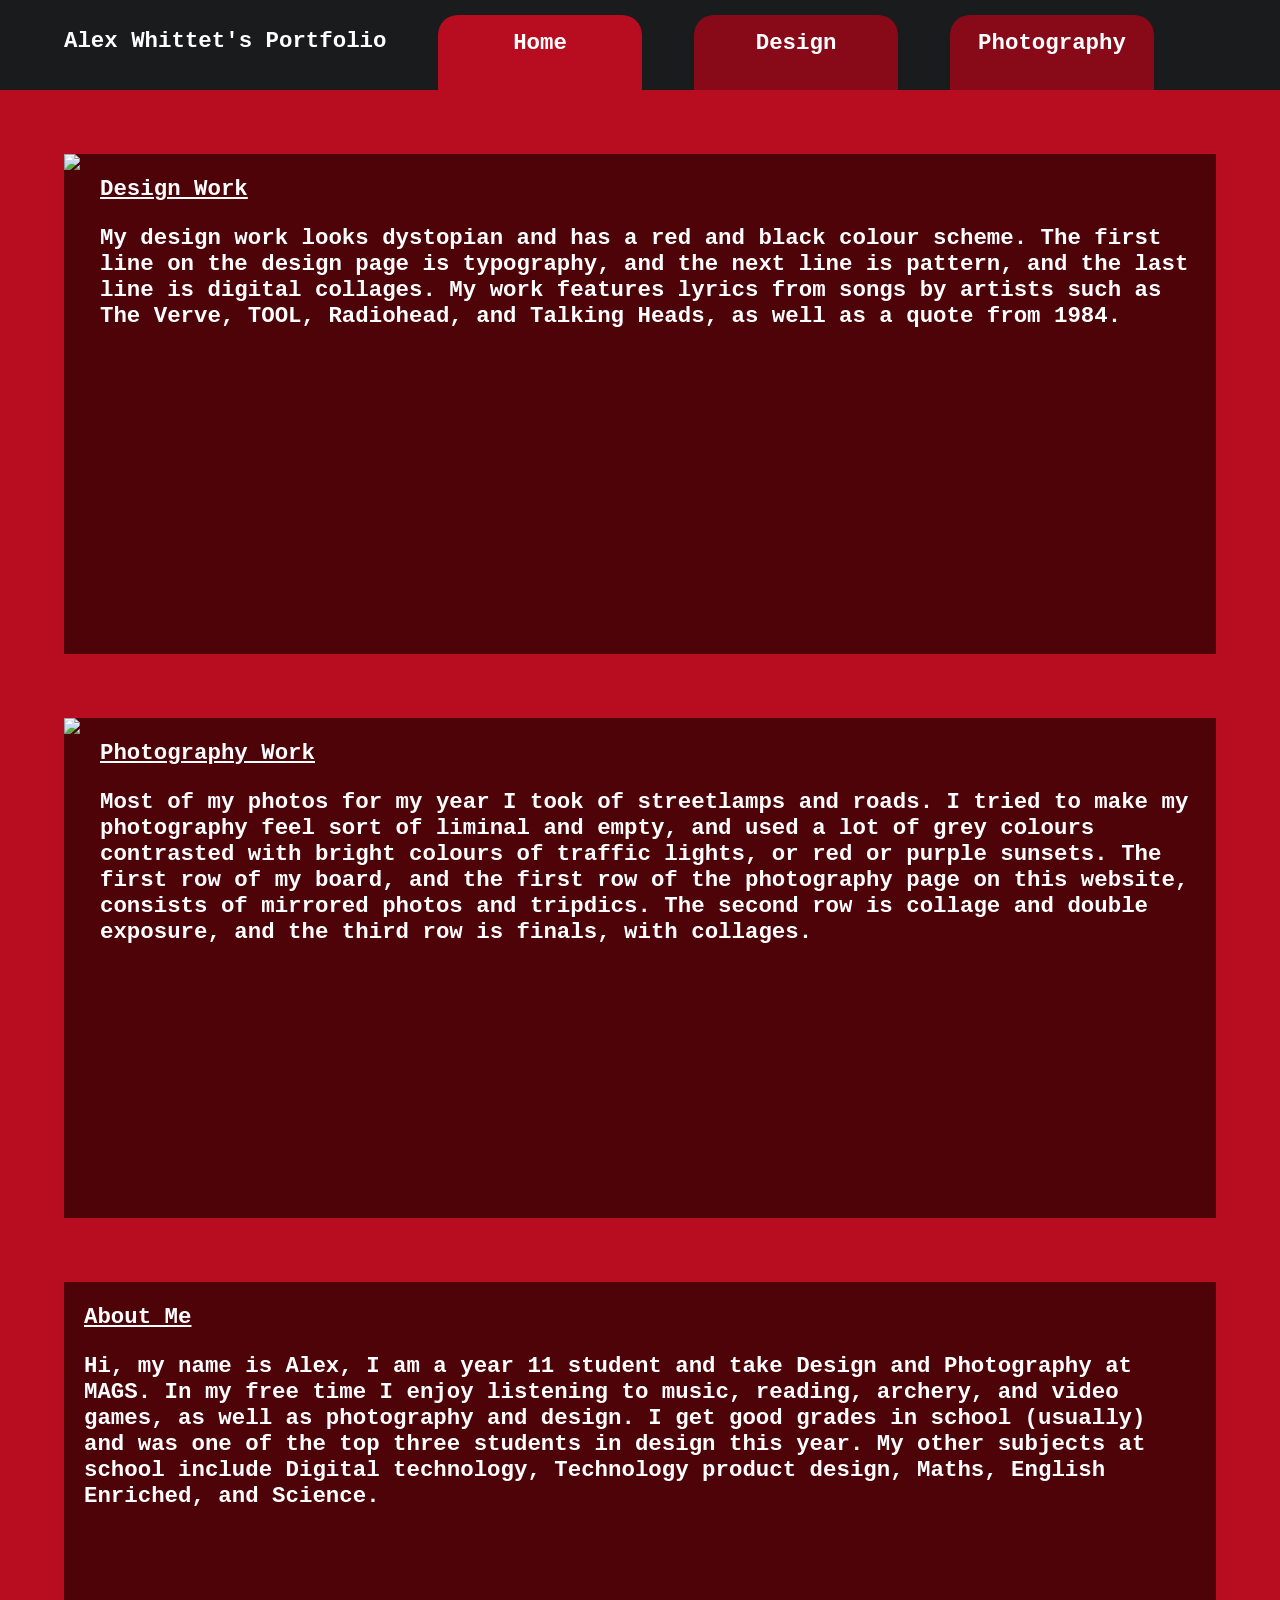
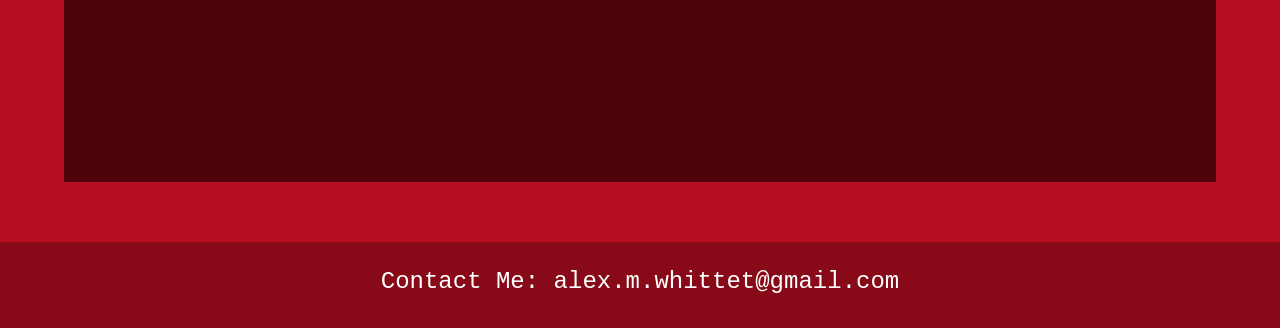
==== index.html @ 6871d435 "Initial commit" ====
<!DOCTYPE html>
<html>
    <head>    
        <title>Home - Alex's Portfolio</title>
        <link rel="stylesheet" href="./styles/styles.css">
    </head>

    <body>
        <div class="header">

            <div class="title">
                Alex Whittet's Portfolio
            </div>


            <a href="../assessment/index.html" class="home-button">
                Home
            </a> 

            <a href="../assessment/design.html" class="design-button">
                Design
            </a>

            <a href="../assessment/photography.html" class="photo-button">
                Photography
            </a>


        </div>
        
        <div class="background">  
            
            <div class="textbox1">
                <img src="../assessment/images/design_final.png" class="design_final">
                
                <div class="text1">
                    <h1>
                        <div class="title1">
                            <p>Design Work</p>
                        </div>
                        <p>My design work looks dystopian and has a red and black colour scheme. The first line on the design page is typography, and the next line is pattern, and the last line is digital collages. My work features lyrics from songs by artists such as The Verve, TOOL, Radiohead, and Talking Heads, as well as a quote from 1984.   </p>
                    </h1>
                </div>

            </div>

            <div class="textbox2">
                <img src="../assessment/images/photo_final.png" class="photo_final">

                <div class="text2">
                    <h1>
                        <div class="title2">
                            <p>Photography Work</p>
                        </div>
                        <p>Most of my photos for my year I took of streetlamps and roads. I tried to make my photography feel sort of liminal and empty, and used a lot of grey colours contrasted with bright colours of traffic lights, or red or purple sunsets. The first row of my board, and the first row of the photography page on this website, consists of mirrored photos and tripdics. The second row is collage and double exposure, and the third row is finals, with collages. </p>
                    </h1>
                </div>
            </div>

            <div class="textbox3">
                <div class="text3">
                    <h1>
                        <div class="title3">
                            <p>About Me</p>
                        </div>
                        <p>Hi, my name is Alex, I am a year 11 student and take Design and Photography at MAGS. In my free time I enjoy listening to music, reading, archery, and video games, as well as photography and design. I get good grades in school (usually) and was one of the top three students in design this year. My other subjects at school include Digital technology, Technology product design, Maths, English Enriched, and Science. </p>
                    </h1>
                </div>    
            </div>

        </div>

        <div class="footer">
            Contact Me: alex.m.whittet@gmail.com
        </div>


    </body>
</html>
---- styles/styles.css ----
body {
    margin: 0%;
    background-color: #B80D20;
}

/* header or navigation bar */
.header {
    width: 100%;
    height: 75px;
    background-color: #191B1C;
    font-size: 140%;
    color: #fff;
    font-weight: bolder;
    font-family: 'Courier New', Courier, monospace;
    padding-top: 15px;
    border-radius: 0px;
    display:flex;
}

/* title on the navbar. "Alex Whittet's Portfolio" */
.title {
    padding-left: 5%;
    padding-right: 0px;
    padding-top: 13px;
}

/* makes the buttons on the navbar highlighted when hovered over. */
a:hover, a:active {
    background-color: #B80D20;
}

/* home button on the navbar, takes the user to the homepage */
.home-button {
    border-top-left-radius: 20px;
    border-top-right-radius: 20px;
    width: 12%;
    height: 45px;
    margin-left: 4%;
    background-color: #B80D20;
    color: white;
    padding: 15px 2%;
    text-align: center;
    text-decoration: none;
    display: inline-block;
}

/* design button, takes the user to the design page */
.design-button {
    border-top-left-radius: 20px;
    border-top-right-radius: 20px;
    width: 12%;
    background-color: #880A18;
    height: 45px;
    margin-left: 4%;

    color: white;
    padding: 15px 2%;
    text-align: center;
    text-decoration: none;
    display: inline-block;
}

/* photography button, takes the user to the photography page */
.photo-button {
    border-top-left-radius: 20px;
    border-top-right-radius: 20px;
    width: 12%;
    height: 45px;
    margin-left: 4%;
    background-color: #880A18;
    color: white;
    padding: 15px 2%;
    text-align: center;
    text-decoration: none;
    display: inline-block;
}

/* red background of the website */
.background {
    width: 100%;
    height: 150%;
    background-color:#B80D20 ;
}

/* dark red box for design work */
.textbox1 {
    display: flex;
    background-color: #4E0309;
    width: 90%;
    height: 500px;
    margin-bottom: 60px;
    margin-left: 5%;
    margin-right: 5%;
    margin-top: 5%;
}

/* design image */
.design_final {
    width: auto;
    height: 100%;
    object-fit: cover;
}

/* title - "Design Work" */
.title1 {
    font-weight: bolder;
    text-decoration: underline;
}

/* text box - design */
.text1 {
    margin-left: 20px;
    margin-right: 20px;
    color: #fff;
    font-family: 'Courier New', Courier, monospace;
    font-size: 70%;
}

/* dark red box for photography work */
.textbox2 {
    display: flex;
    background-color: #4E0309;
    width: 90%;
    height: 500px;
    margin-bottom: 60px;
    margin-left: 5%;
    margin-right: 5%;
    margin-top: 5%;
}

/* photography image */
.photo_final {
    width: auto;
    height: 100%;
    object-fit: cover;
}

/* title - "Photography Work */
.title2 {
    font-weight: bolder;
    text-decoration: underline;

    width: auto;
    height: 100%;
    object-fit: cover;
}

/* text box - photography */
.text2 {
    margin-left: 20px;
    margin-right: 20px;
    color: #fff;
    font-family: 'Courier New', Courier, monospace;
    font-size: 70%;

    width: auto;
    height: 100%;
    object-fit: cover;
}

/* dark red box for about me */
.textbox3 {
    display: flex;
    background-color: #4E0309;
    width: 90%;
    height: 500px;
    margin-bottom: 60px;
    margin-left: 5%;
    margin-right: 5%;
    margin-top: 5%;
}

/* title - "About Me" */
.title3 {
    font-weight: bolder;
    text-decoration: underline;

    width: auto;
    height: 100%;
    object-fit: cover;
}

/* text box - about me */
.text3 {
    margin-left: 20px;
    margin-right: 20px;
    color: #fff;
    font-family: 'Courier New', Courier, monospace;
    font-size: 70%;

    width: auto;
    height: 100%;
    object-fit: cover;
}

/* footer - contains contact info */
.footer {
    background-color: #880A18;
    width: 100%;
    height: 60px;
    padding-top: 2%;

    color: #fff;
    font-family: 'Courier New', Courier, monospace;
    font-size: 150%;

    display: inline-flex;
    justify-content: center;
    align-content: center;
}
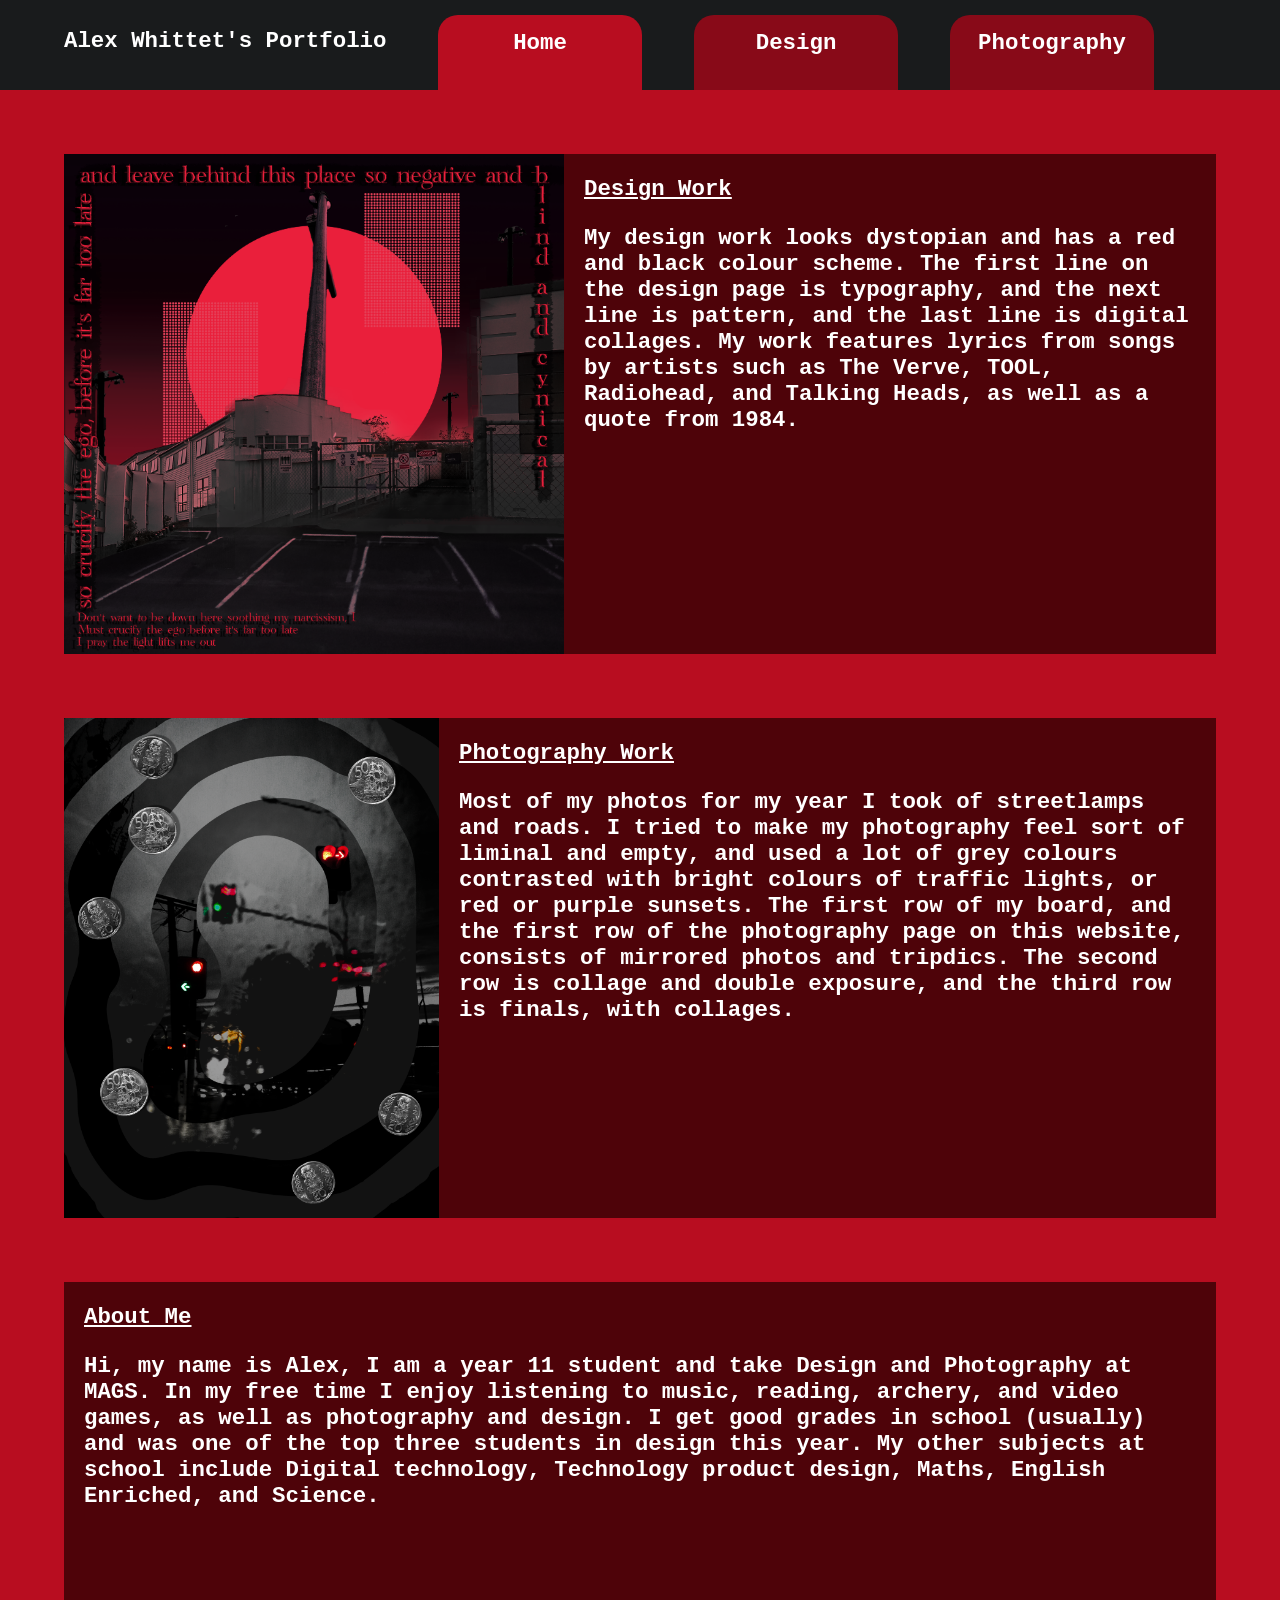
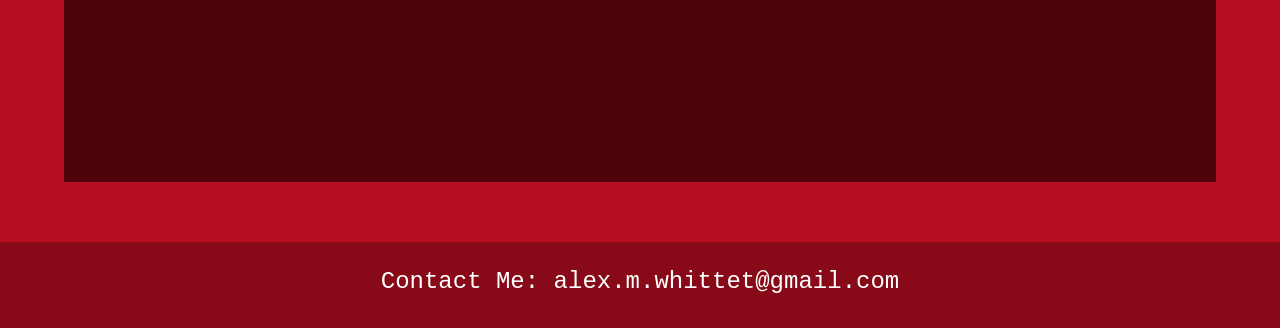
==== commit 055e7229: "Update image and link paths in index.html" ====
--- a/index.html
+++ b/index.html
@@ -13,15 +13,15 @@
             </div>
 
 
-            <a href="../assessment/index.html" class="home-button">
+            <a href="./index.html" class="home-button">
                 Home
             </a> 
 
-            <a href="../assessment/design.html" class="design-button">
+            <a href="./design.html" class="design-button">
                 Design
             </a>
 
-            <a href="../assessment/photography.html" class="photo-button">
+            <a href="./photography.html" class="photo-button">
                 Photography
             </a>
 
@@ -31,7 +31,7 @@
         <div class="background">  
             
             <div class="textbox1">
-                <img src="../assessment/images/design_final.png" class="design_final">
+                <img src="./images/design_final.png" class="design_final">
                 
                 <div class="text1">
                     <h1>
@@ -45,7 +45,7 @@
             </div>
 
             <div class="textbox2">
-                <img src="../assessment/images/photo_final.png" class="photo_final">
+                <img src="./images/photo_final.png" class="photo_final">
 
                 <div class="text2">
                     <h1>
@@ -76,4 +76,4 @@
 
 
     </body>
-</html>+</html>
